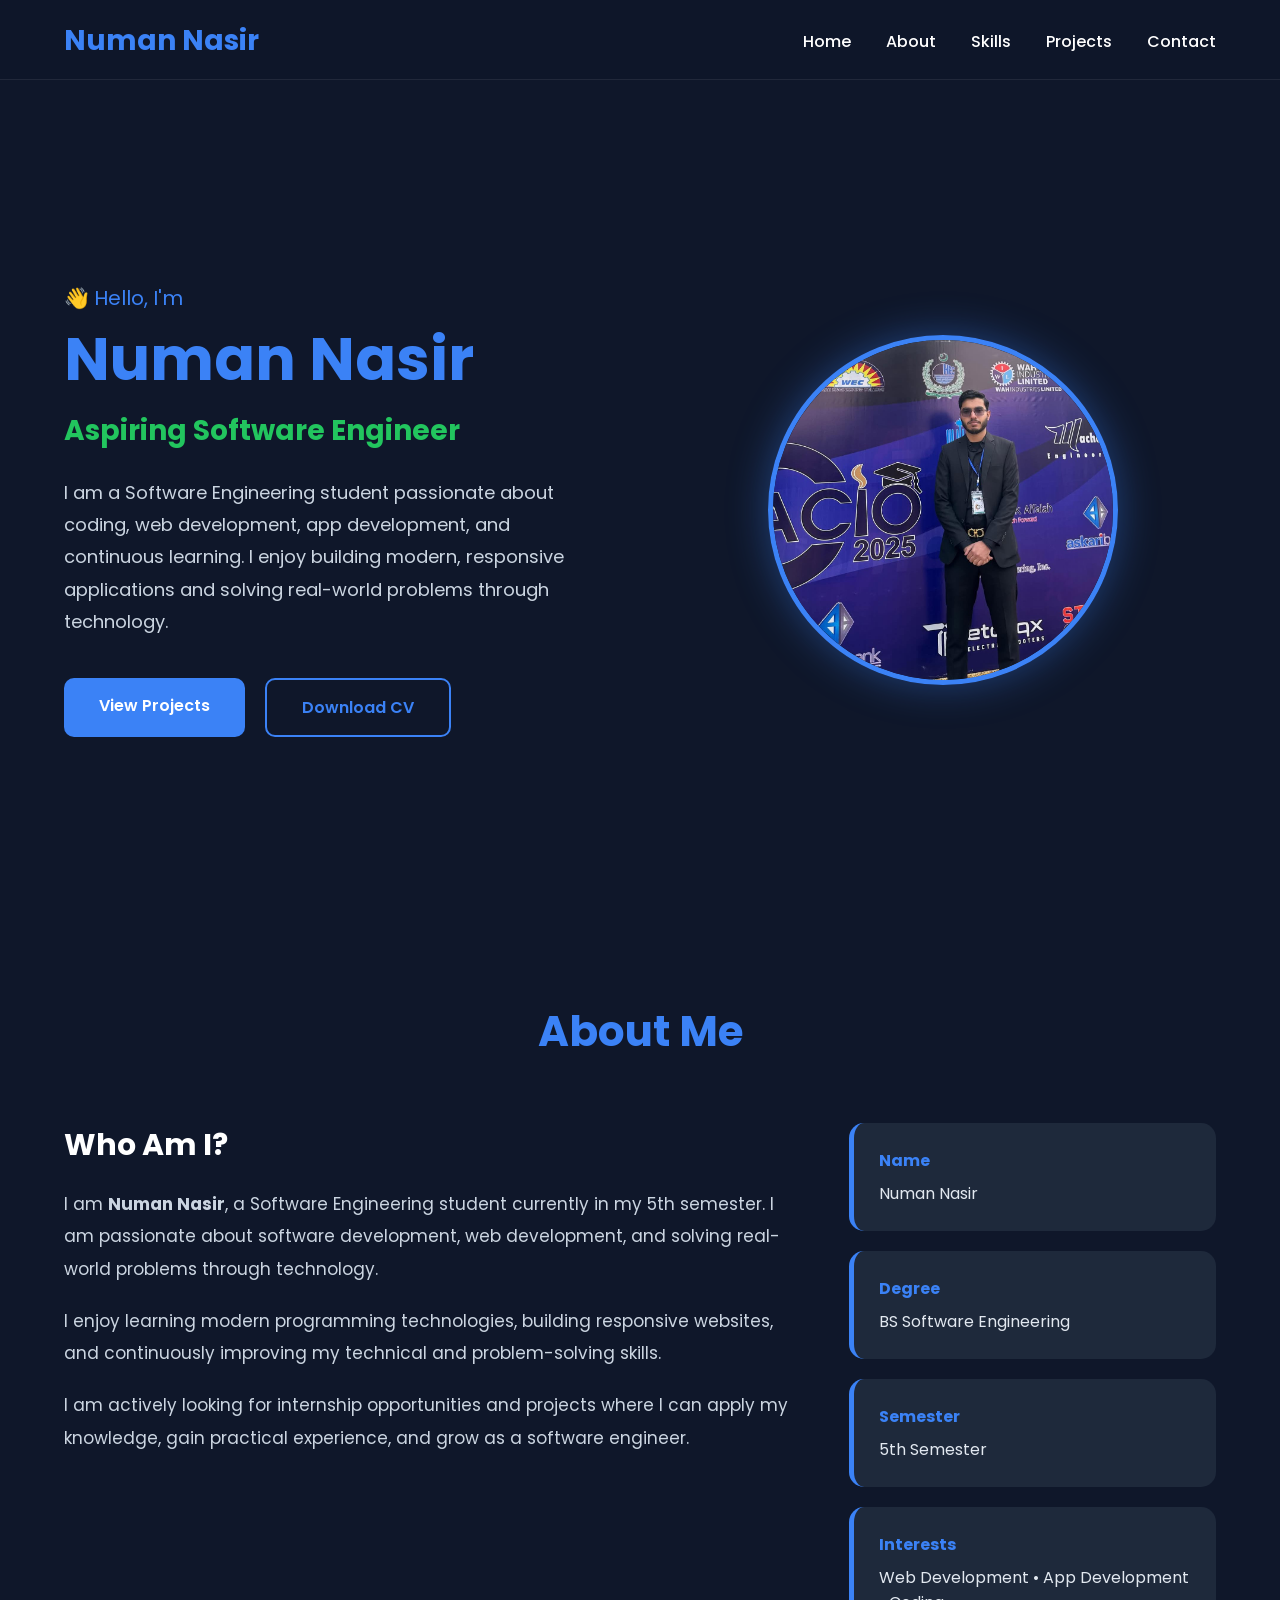
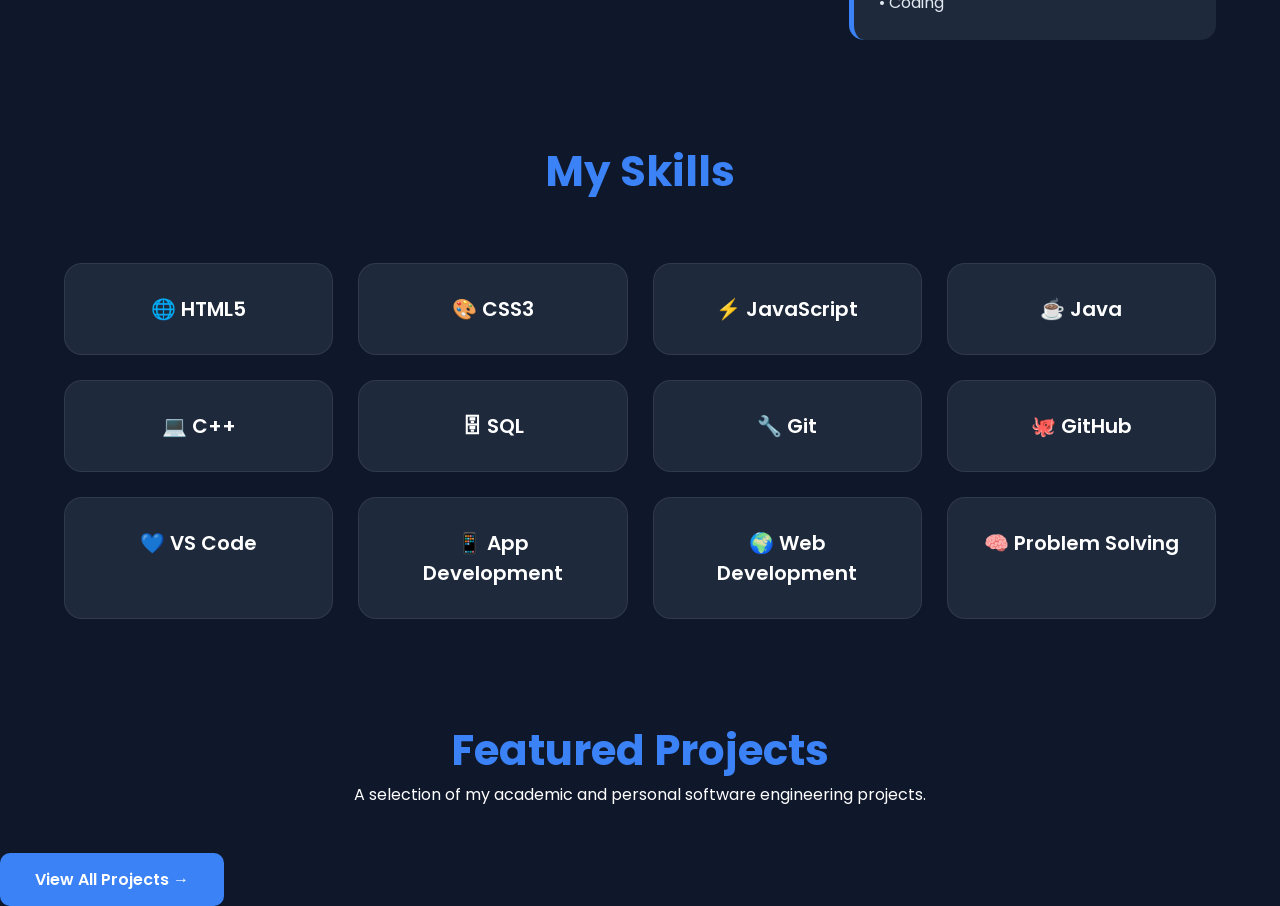
==== index.html @ 0e9359f3 "index.html" ====
<!DOCTYPE html>
<html lang="en">

<head>
    <meta charset="UTF-8">
    <meta name="viewport" content="width=device-width, initial-scale=1.0">

    <title>Numan Nasir | Software Engineer Portfolio</title>

    <meta name="description"
        content="Numan Nasir - Software Engineering Student passionate about Web Development, App Development, and Software Engineering.">

    <meta name="keywords"
        content="Numan Nasir, Software Engineer, Portfolio, Web Developer, GitHub, HTML, CSS, JavaScript">

    <meta name="author" content="Numan Nasir">

    <link rel="stylesheet" href="style.css">

    <!-- Google Font -->
    <link href="https://fonts.googleapis.com/css2?family=Poppins:wght@300;400;500;600;700&display=swap"
        rel="stylesheet">

</head>

<body>

    <!-- ================= HEADER ================= -->

    <header>

        <nav class="navbar">

            <a href="#home" class="logo">
                Numan Nasir
            </a>

            <ul class="nav-links">

                <li><a href="#home">Home</a></li>

                <li><a href="#about">About</a></li>

                <li><a href="#skills">Skills</a></li>

                <li><a href="#projects">Projects</a></li>

                <li><a href="#contact">Contact</a></li>

            </ul>

        </nav>

    </header>

    <!-- ================= HERO SECTION ================= -->

    <main>

        <section id="home" class="hero">

            <div class="hero-content">

                <p class="greeting">
                    👋 Hello, I'm
                </p>

                <h1>
                    <span class="highlight">Numan Nasir</span>
                </h1>

                <h2>
                    Aspiring Software Engineer
                </h2>

                <p class="hero-text">

                    I am a Software Engineering student passionate about
                    coding, web development, app development, and
                    continuous learning. I enjoy building modern,
                    responsive applications and solving real-world
                    problems through technology.

                </p>

                <div class="hero-buttons">

                    <a href="#projects" class="btn primary-btn">

                        View Projects

                    </a>

                    <a href="resume.pdf" class="btn secondary-btn" download>

                        Download CV

                    </a>

                </div>

            </div>

            <div class="hero-image">

                <!-- Replace later with your own photo -->

                <img src="profile.png"
                    alt="Numan Nasir">

            </div>

        </section>
<!-- ================= ABOUT SECTION ================= -->

<section id="about" class="about">

    <div class="section-title">
        <h2>About Me</h2>
    </div>

    <div class="about-container">

        <div class="about-text">

            <h3>Who Am I?</h3>

            <p>
                I am <strong>Numan Nasir</strong>, a Software Engineering student currently in my 5th semester. I am passionate about software development, web development, and solving real-world problems through technology.
            </p>

            <p>
                I enjoy learning modern programming technologies, building responsive websites, and continuously improving my technical and problem-solving skills.
            </p>

            <p>
                I am actively looking for internship opportunities and projects where I can apply my knowledge, gain practical experience, and grow as a software engineer.
            </p>

        </div>

        <div class="about-info">

            <div class="info-card">
                <h4>Name</h4>
                <p>Numan Nasir</p>
            </div>

            <div class="info-card">
                <h4>Degree</h4>
                <p>BS Software Engineering</p>
            </div>

            <div class="info-card">
                <h4>Semester</h4>
                <p>5th Semester</p>
            </div>

            <div class="info-card">
                <h4>Interests</h4>
                <p>Web Development • App Development • Coding</p>
            </div>

        </div>

    </div>

</section>
        <!-- ================= SKILLS SECTION ================= -->

<section id="skills" class="skills">

    <div class="section-title">
        <h2>My Skills</h2>
    </div>

    <div class="skills-container">

        <div class="skill-card">🌐 HTML5</div>

        <div class="skill-card">🎨 CSS3</div>

        <div class="skill-card">⚡ JavaScript</div>

        <div class="skill-card">☕ Java</div>

        <div class="skill-card">💻 C++</div>

        <div class="skill-card">🗄 SQL</div>

        <div class="skill-card">🔧 Git</div>

        <div class="skill-card">🐙 GitHub</div>

        <div class="skill-card">💙 VS Code</div>

        <div class="skill-card">📱 App Development</div>

        <div class="skill-card">🌍 Web Development</div>

        <div class="skill-card">🧠 Problem Solving</div>

    </div>

</section>
      <!-- ================= FEATURED PROJECTS ================= -->

<section id="projects" class="projects">

    <div class="section-title">
        <h2>Featured Projects</h2>
        <p class="section-subtitle">
            A selection of my academic and personal software engineering projects.
        </p>
    </div>

    <div class="projects-container">

        <!-- Project cards will be added here later -->

    </div>

    <div class="projects-footer">

        <a href="projects.html" class="btn primary-btn">
            View All Projects →
        </a>

    </div>
</section>
    </main>

</body>

</html>
---- style.css ----
/* ================================
   Google Font
================================ */

@import url('https://fonts.googleapis.com/css2?family=Poppins:wght@300;400;500;600;700;800&display=swap');

/* ================================
   Reset
================================ */

*{
    margin:0;
    padding:0;
    box-sizing:border-box;
    scroll-behavior:smooth;
}

/* ================================
   Body
================================ */

body{
    font-family:'Poppins',sans-serif;
    background:#0f172a;
    color:#ffffff;
}

/* ================================
   Navigation
================================ */

header{
    position:fixed;
    top:0;
    left:0;
    width:100%;
    height:80px;
    background:rgba(15,23,42,.95);
    backdrop-filter:blur(12px);
    z-index:1000;
    border-bottom:1px solid rgba(255,255,255,.08);
}

.navbar{
    width:90%;
    max-width:1200px;
    margin:auto;
    display:flex;
    justify-content:space-between;
    align-items:center;
    padding:20px 0;
}

.logo{
    color:#3b82f6;
    font-size:28px;
    font-weight:700;
    text-decoration:none;
}

.nav-links{
    list-style:none;
    display:flex;
    gap:35px;
}

.nav-links a{
    color:white;
    text-decoration:none;
    transition:.3s;
    font-weight:500;
}

.nav-links a:hover{
    color:#3b82f6;
}

/* ================================
   Hero Section
================================ */

.hero{
    width:90%;
    max-width:1200px;
    margin:0 auto;
    min-height:100vh;

    display:flex;
    justify-content:space-between;
    align-items:center;
    gap:60px;

    padding-top:120px;
}

.hero-content{
    flex:1;
}

.greeting{
    color:#3b82f6;
    font-size:20px;
    margin-bottom:10px;
}

.hero h1{
    font-size:60px;
    line-height:1.2;
    margin-bottom:15px;
}

.highlight{
    color:#3b82f6;
}

.hero h2{
    color:#22c55e;
    font-size:28px;
    margin-bottom:25px;
}

.hero-text{
    font-size:18px;
    line-height:1.8;
    color:#cbd5e1;
    max-width:650px;
    margin-bottom:40px;
}

/* ================================
   Buttons
================================ */

.hero-buttons{
    display:flex;
    gap:20px;
}

.btn{
    text-decoration:none;
    padding:15px 35px;
    border-radius:10px;
    font-weight:600;
    transition:.3s;
}

.primary-btn{
    background:#3b82f6;
    color:white;
}

.primary-btn:hover{
    background:#2563eb;
    transform:translateY(-4px);
}

.secondary-btn{
    border:2px solid #3b82f6;
    color:#3b82f6;
}

.secondary-btn:hover{
    background:#3b82f6;
    color:white;
}

/* ================================
   Hero Image
================================ */

.hero-image{
    flex:1;
    display:flex;
    justify-content:center;
}

.hero-image img{

    width:350px;
    height:350px;

    object-fit:cover;

    border-radius:50%;

    border:5px solid #3b82f6;

    box-shadow:0 0 40px rgba(59,130,246,.4);

}

/* ================================
   Responsive
================================ */

@media(max-width:900px){

.hero{

    flex-direction:column-reverse;

    text-align:center;

    padding-top:120px;

}

.hero-text{

    margin:auto auto 35px;

}

.hero-buttons{

    justify-content:center;

}

.hero h1{

    font-size:42px;

}

.nav-links{

    display:none;

}

.hero-image img{

    width:260px;

    height:260px;

}

}
/* ================================
   About Section
================================ */

.about{
    width:90%;
    max-width:1200px;
    margin:100px auto;
}

.section-title{
    text-align:center;
    margin-bottom:60px;
}

.section-title h2{
    font-size:42px;
    color:#3b82f6;
}

.about-container{
    display:grid;
    grid-template-columns:2fr 1fr;
    gap:50px;
    align-items:start;
}

.about-text h3{
    font-size:30px;
    margin-bottom:20px;
}

.about-text p{
    color:#cbd5e1;
    line-height:1.9;
    margin-bottom:20px;
    font-size:17px;
}

.about-info{
    display:grid;
    gap:20px;
}

.info-card{
    background:#1e293b;
    padding:25px;
    border-radius:15px;
    border-left:5px solid #3b82f6;
    transition:.3s;
}

.info-card:hover{
    transform:translateY(-5px);
}

.info-card h4{
    color:#3b82f6;
    margin-bottom:8px;
}

.info-card p{
    color:#e2e8f0;
}

@media(max-width:900px){

.about-container{
    grid-template-columns:1fr;
}

}
/* ================================
   Skills Section
================================ */

.skills{

    width:90%;
    max-width:1200px;
    margin:100px auto;

}

.skills-container{

    display:grid;

    grid-template-columns:repeat(auto-fit,minmax(220px,1fr));

    gap:25px;

}

.skill-card{

    background:#1e293b;

    padding:30px;

    border-radius:18px;

    text-align:center;

    font-size:20px;

    font-weight:600;

    border:1px solid rgba(255,255,255,.08);

    transition:.3s;

    cursor:pointer;

}

.skill-card:hover{

    background:#3b82f6;

    transform:translateY(-10px);

    color:white;

    box-shadow:0 15px 35px rgba(59,130,246,.35);

}
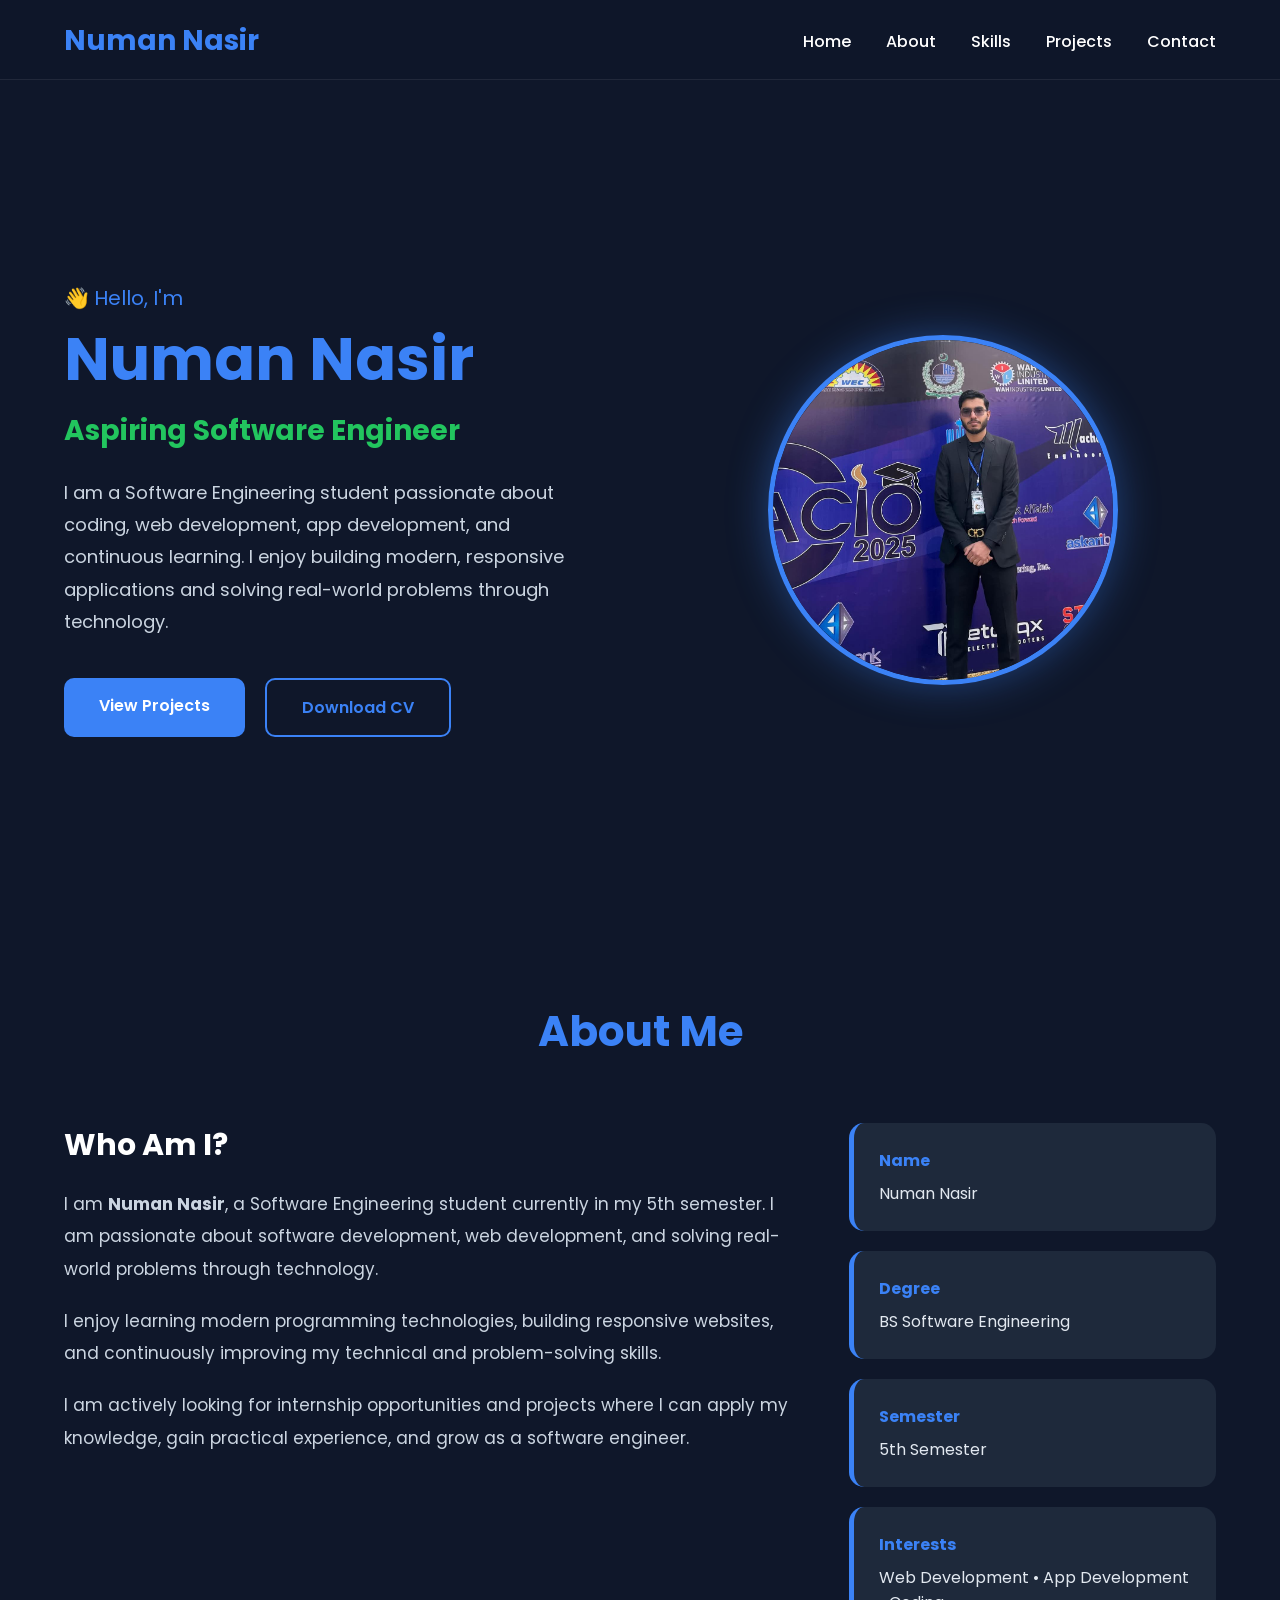
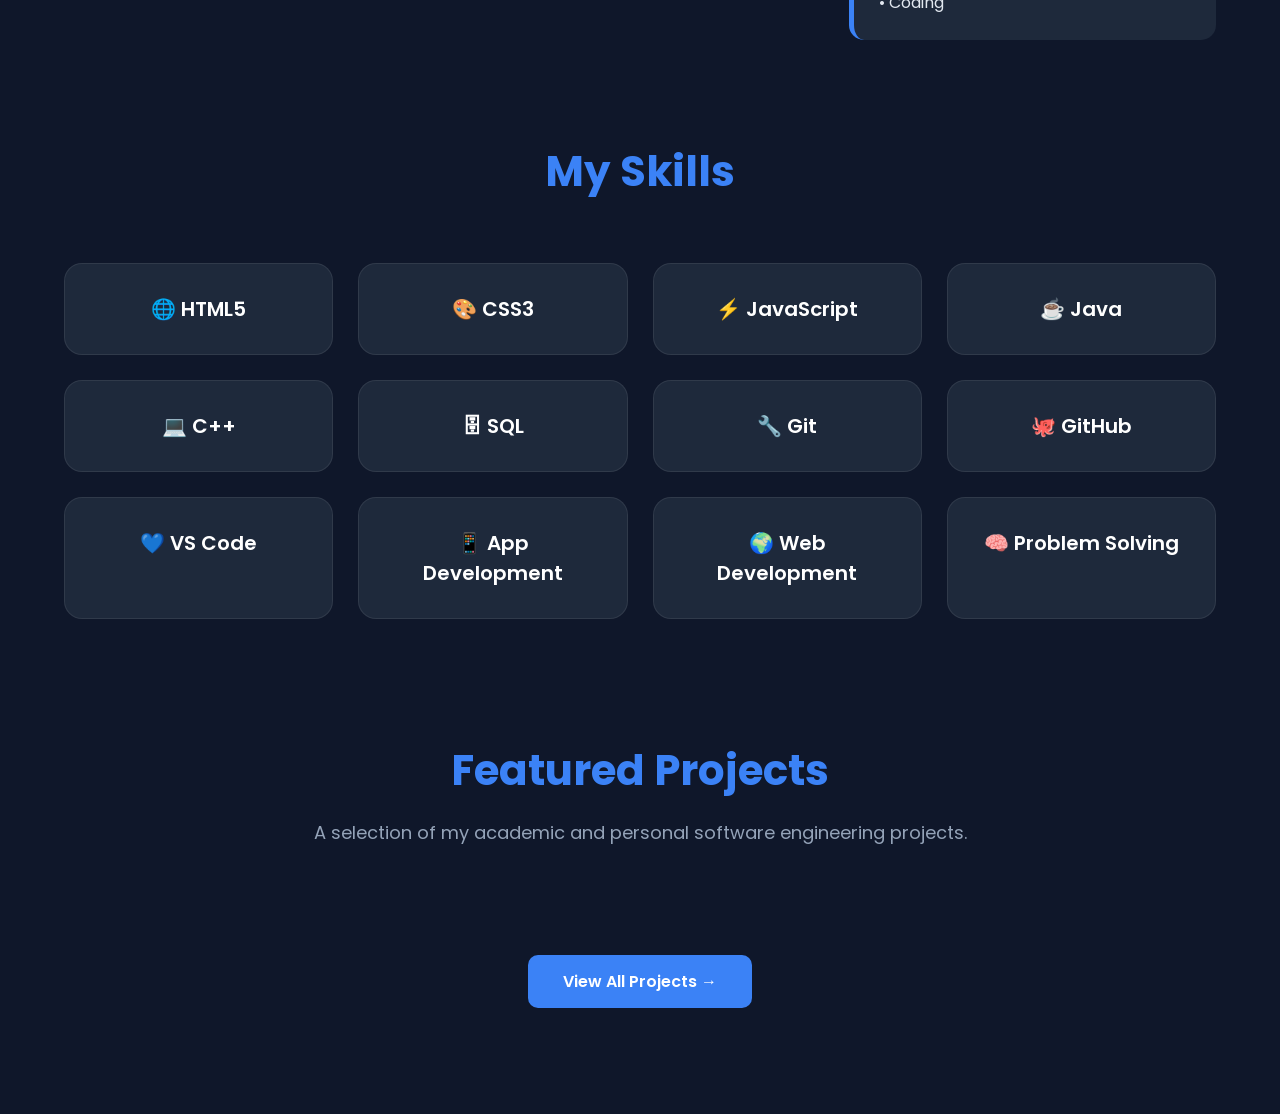
==== commit 9fcc5575: "index.html" ====
--- a/index.html
+++ b/index.html
@@ -43,7 +43,7 @@
 
                 <li><a href="#skills">Skills</a></li>
 
-                <li><a href="#projects">Projects</a></li>
+                <li><a href="projects.html">Projects</a></li>
 
                 <li><a href="#contact">Contact</a></li>
 
--- a/style.css
+++ b/style.css
@@ -365,3 +365,130 @@
     box-shadow:0 15px 35px rgba(59,130,246,.35);
 
 }
+/* ==========================================
+   FEATURED PROJECTS
+========================================== */
+
+.projects{
+
+    width:90%;
+    max-width:1200px;
+    margin:120px auto;
+
+}
+
+.section-subtitle{
+
+    text-align:center;
+    color:#94a3b8;
+    margin-top:15px;
+    font-size:18px;
+    line-height:1.8;
+
+}
+
+.projects-container{
+
+    margin-top:60px;
+
+    display:grid;
+
+    grid-template-columns:repeat(auto-fit,minmax(340px,1fr));
+
+    gap:35px;
+
+}
+
+.project-card{
+
+    background:#1e293b;
+
+    border-radius:20px;
+
+    padding:30px;
+
+    border:1px solid rgba(255,255,255,.08);
+
+    transition:.35s ease;
+
+}
+
+.project-card:hover{
+
+    transform:translateY(-10px);
+
+    box-shadow:0 15px 40px rgba(59,130,246,.25);
+
+}
+
+.project-title{
+
+    color:#ffffff;
+
+    font-size:26px;
+
+    margin-bottom:15px;
+
+}
+
+.project-description{
+
+    color:#cbd5e1;
+
+    line-height:1.8;
+
+    margin-bottom:25px;
+
+}
+
+.project-tech{
+
+    display:flex;
+
+    flex-wrap:wrap;
+
+    gap:10px;
+
+    margin-bottom:25px;
+
+}
+
+.tech{
+
+    background:#0f172a;
+
+    color:#3b82f6;
+
+    padding:8px 14px;
+
+    border-radius:30px;
+
+    font-size:14px;
+
+    font-weight:600;
+
+}
+
+.project-link{
+
+    color:#3b82f6;
+
+    text-decoration:none;
+
+    font-weight:600;
+
+}
+
+.project-link:hover{
+
+    color:white;
+
+}
+
+.projects-footer{
+
+    text-align:center;
+
+    margin-top:60px;
+
+}
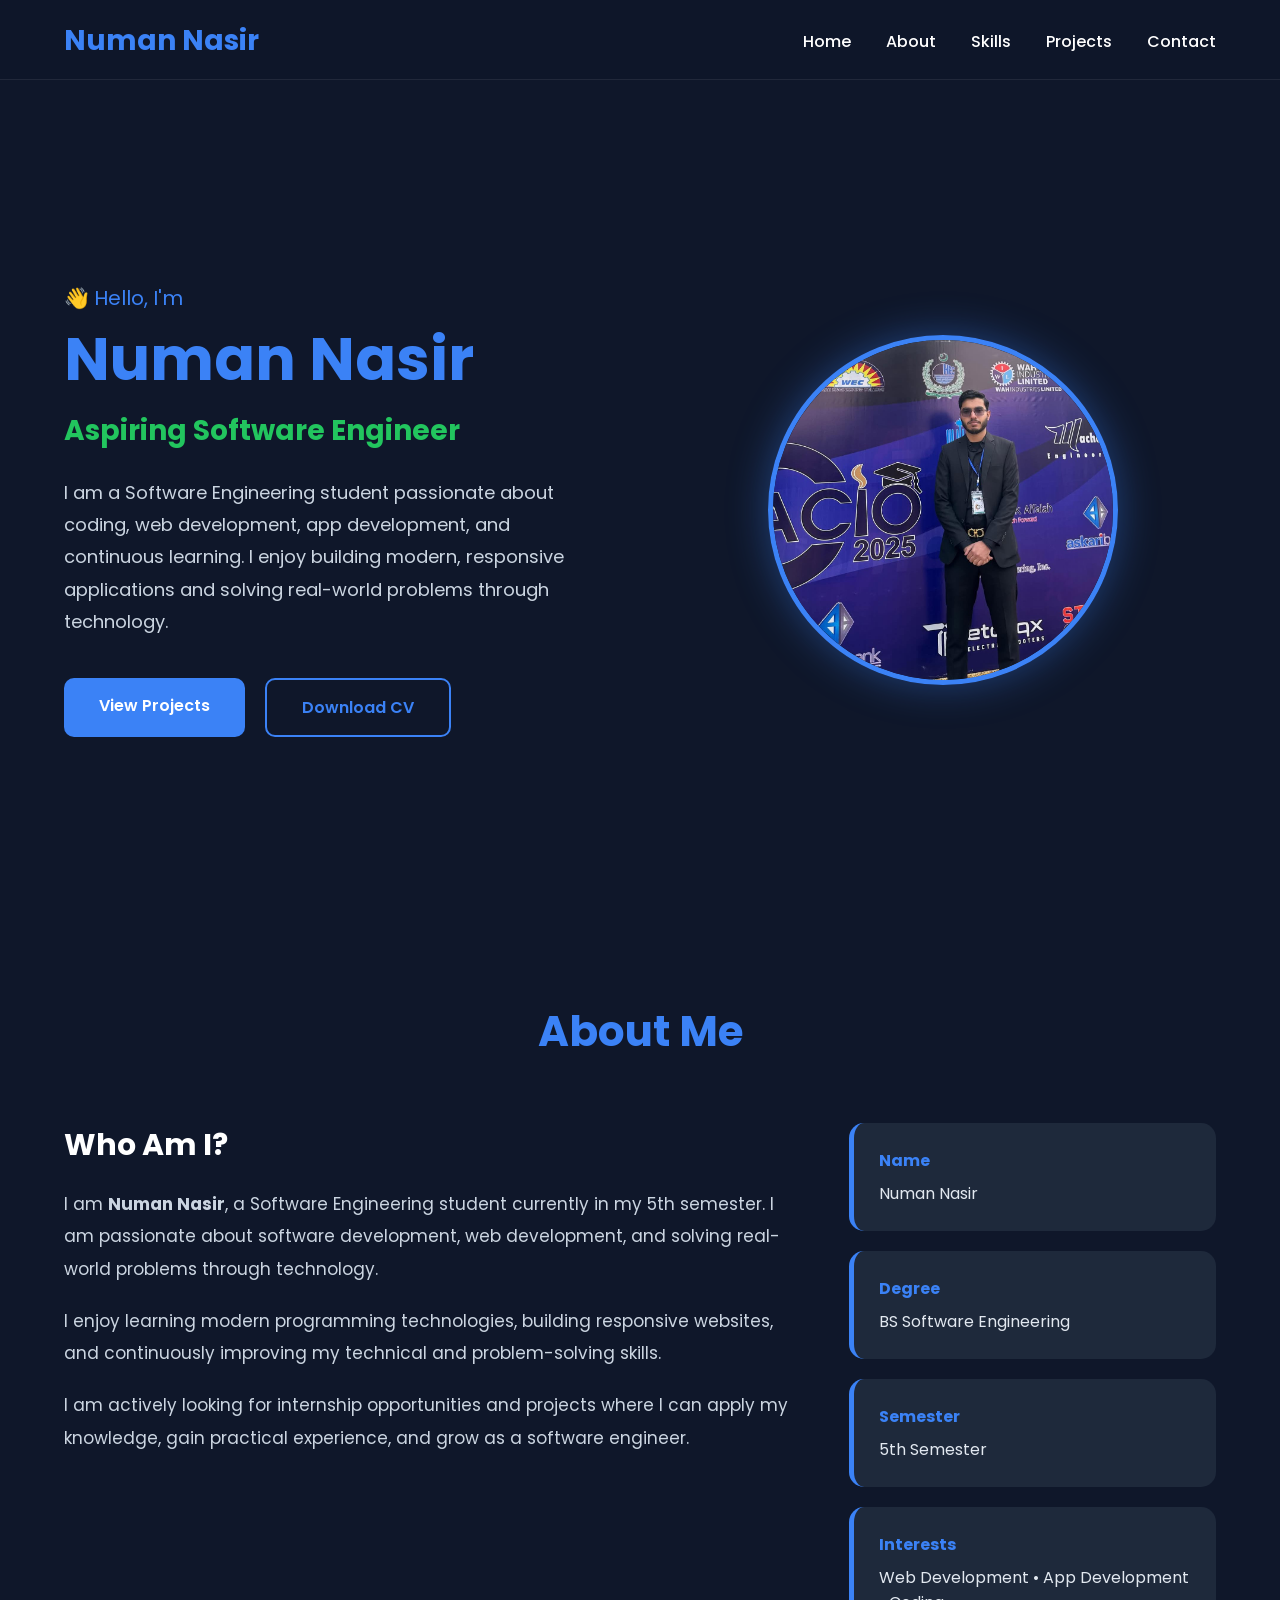
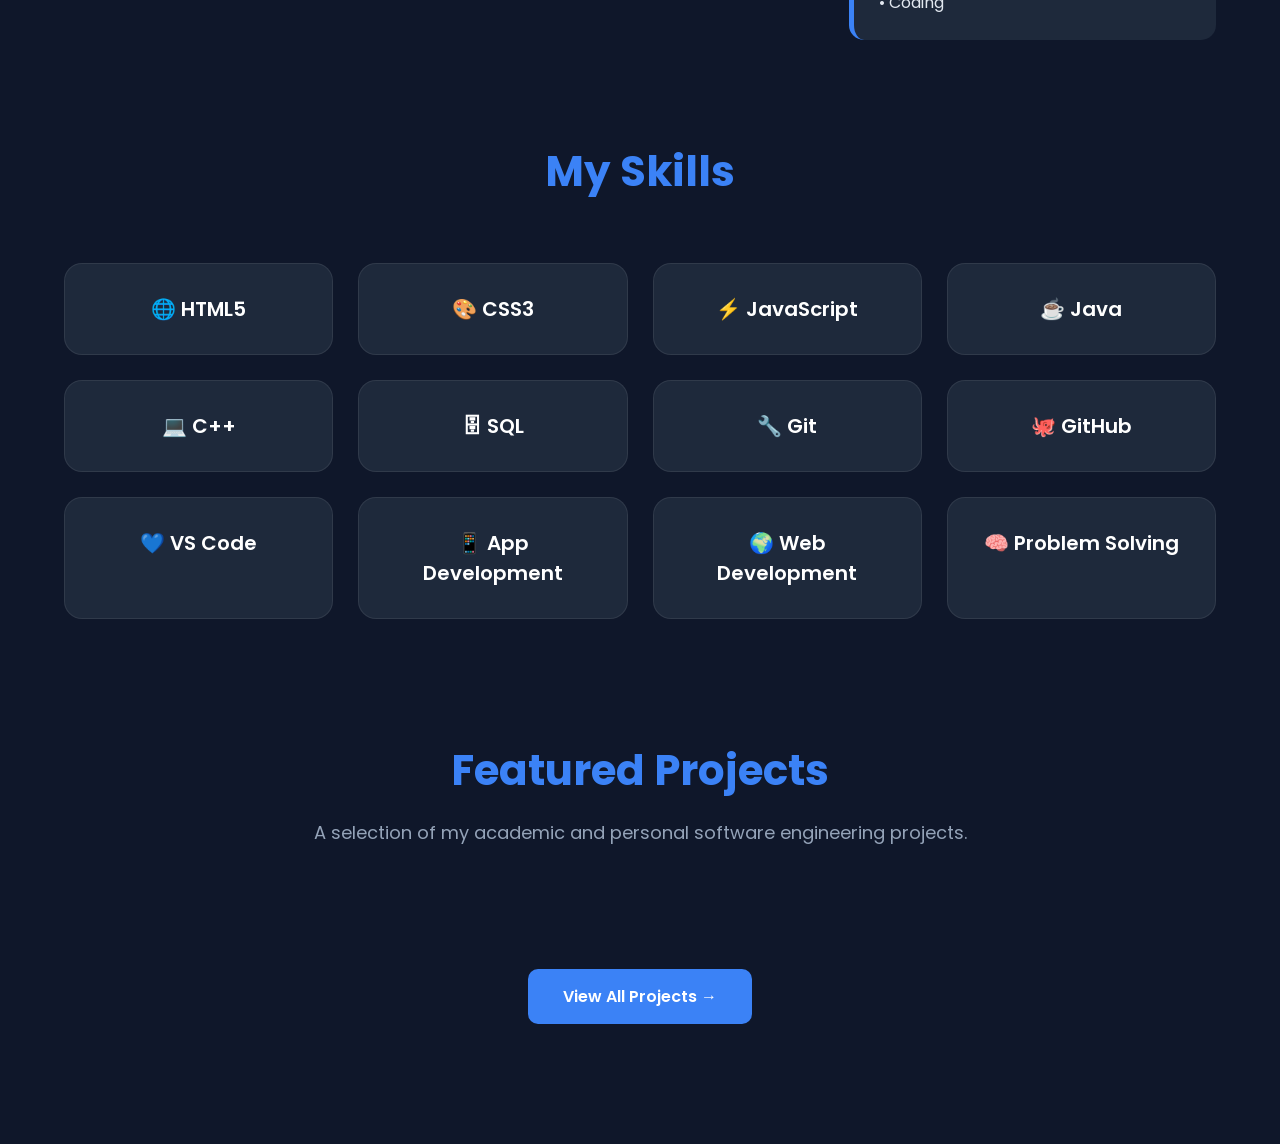
==== commit 0776007d: "index.html" ====
--- a/index.html
+++ b/index.html
@@ -230,6 +230,8 @@
 </section>
     </main>
 
+<script src="script.js"></script>
+
 </body>
 
 </html>
--- a/style.css
+++ b/style.css
@@ -137,11 +137,19 @@
 }
 
 .btn{
+
+    display:inline-block;
+
     text-decoration:none;
+
     padding:15px 35px;
+
     border-radius:10px;
+
     font-weight:600;
+
     transition:.3s;
+
 }
 
 .primary-btn{
@@ -487,8 +495,145 @@
 
 .projects-footer{
 
+    display:flex;
+
+    justify-content:center;
+
+    align-items:center;
+
+    margin-top:60px;
+
+}
+/* ==========================================
+   PROJECTS PAGE
+========================================== */
+
+.projects-page{
+
+    width:90%;
+    max-width:1200px;
+
+    margin:140px auto 80px;
+
+}
+
+.projects-topbar{
+
+    display:flex;
+
+    justify-content:space-between;
+
+    align-items:center;
+
+    gap:20px;
+
+    margin:50px 0;
+
+    flex-wrap:wrap;
+
+}
+
+.search-box{
+
+    flex:1;
+
+    min-width:280px;
+
+    padding:16px 20px;
+
+    background:#1e293b;
+
+    border:1px solid rgba(255,255,255,.08);
+
+    border-radius:12px;
+
+    color:white;
+
+    font-size:17px;
+
+    outline:none;
+
+    transition:.3s;
+
+}
+
+.search-box:focus{
+
+    border-color:#3b82f6;
+
+    box-shadow:0 0 15px rgba(59,130,246,.25);
+
+}
+
+.search-box::placeholder{
+
+    color:#94a3b8;
+
+}
+
+.no-projects{
+
+    background:#1e293b;
+
+    border:1px solid rgba(255,255,255,.08);
+
+    border-radius:20px;
+
+    padding:60px 40px;
+
     text-align:center;
 
-    margin-top:60px;
-
-}
+}
+
+.no-projects h3{
+
+    font-size:32px;
+
+    color:#3b82f6;
+
+    margin-bottom:20px;
+
+}
+
+.no-projects p{
+
+    color:#cbd5e1;
+
+    font-size:18px;
+
+    line-height:1.8;
+
+}
+/* ==========================================
+   BACK TO HOME
+========================================== */
+
+.back-home{
+
+    width:90%;
+
+    max-width:1200px;
+
+    margin:120px auto 0;
+
+}
+
+.back-home a{
+
+    color:#3b82f6;
+
+    text-decoration:none;
+
+    font-size:17px;
+
+    font-weight:600;
+
+    transition:.3s;
+
+}
+
+.back-home a:hover{
+
+    color:white;
+
+}
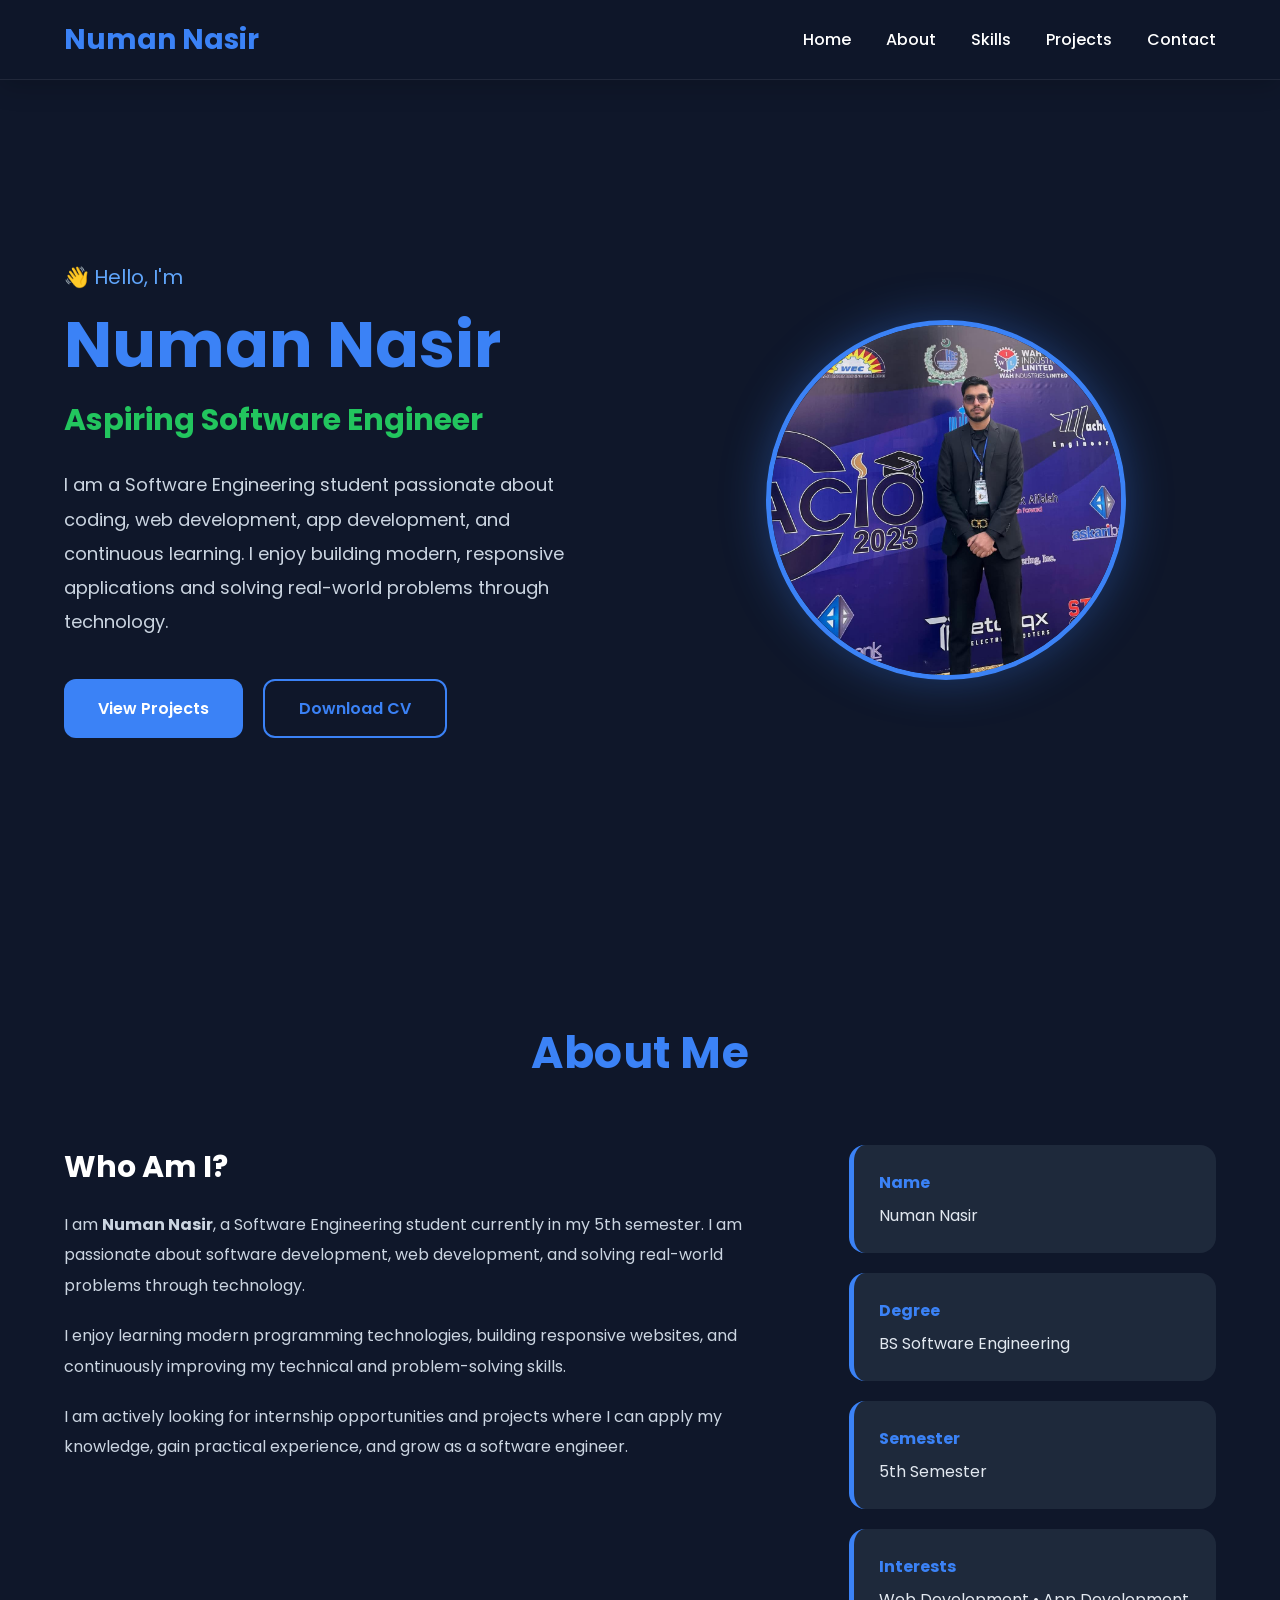
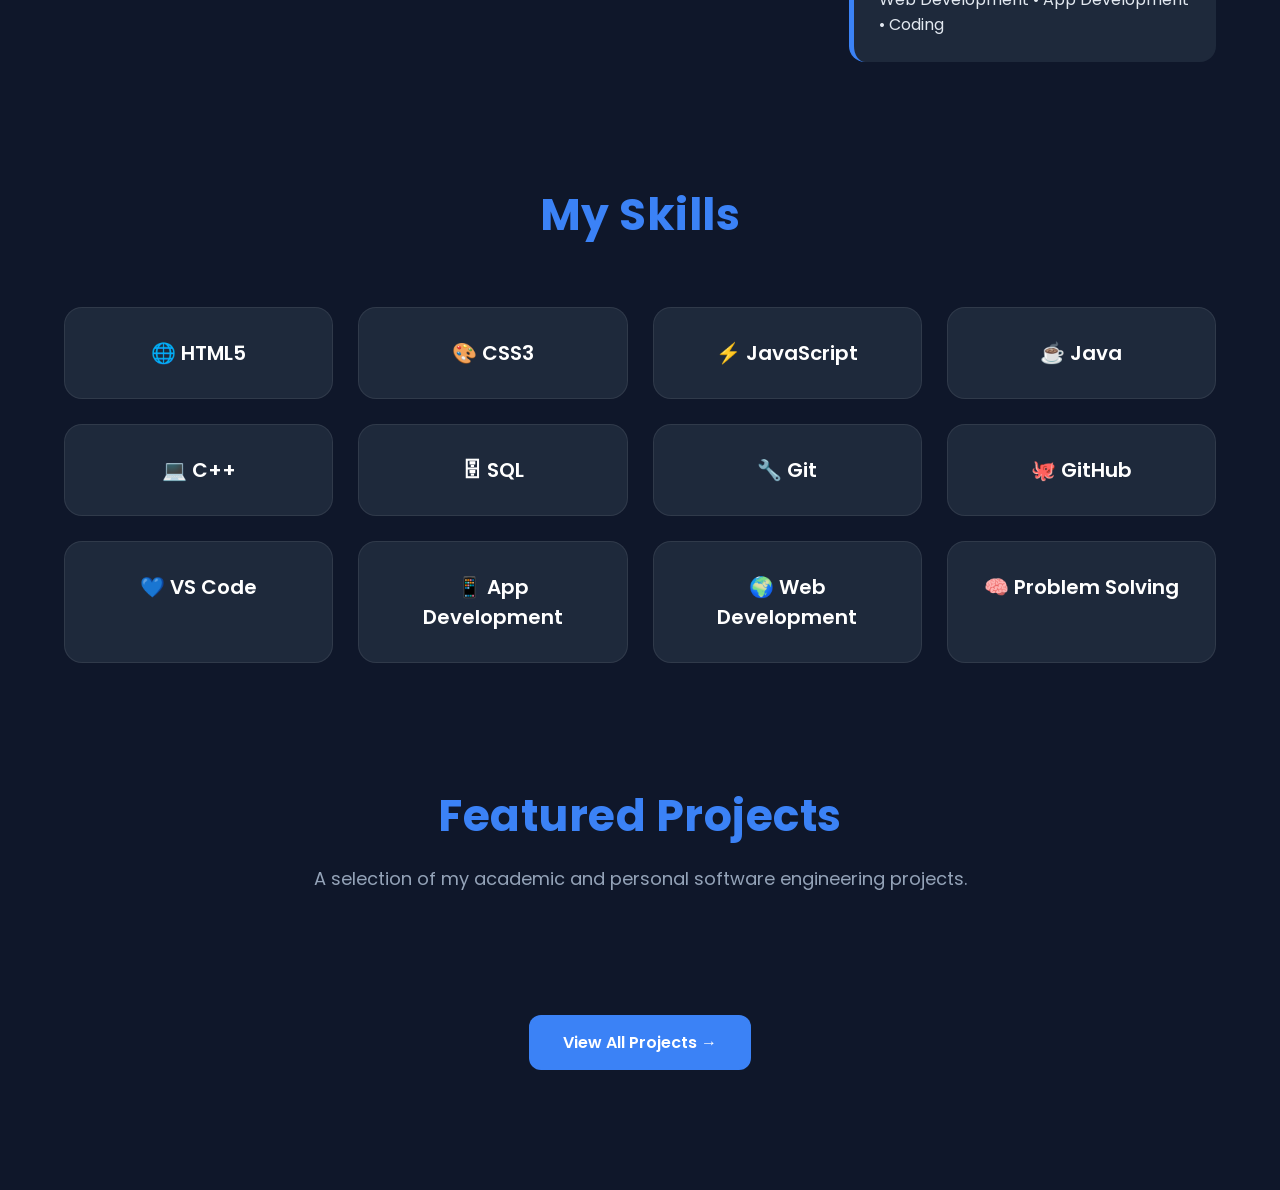
==== commit f81d3456: "Update index.html" ====
--- a/index.html
+++ b/index.html
@@ -231,7 +231,57 @@
     </main>
 
 <script src="script.js"></script>
-
+<!-- ==========================================
+        HIDDEN ADMIN LOGIN
+========================================== -->
+
+<div id="loginModal" class="modal">
+
+    <div class="modal-content login-box">
+
+        <button id="closeLogin" class="close-btn">
+
+            &times;
+
+        </button>
+
+        <h2>Administrator Login</h2>
+
+        <p>
+
+            Authorized access only.
+
+        </p>
+
+        <form id="loginForm">
+
+            <input
+                type="email"
+                id="email"
+                placeholder="Email"
+                required>
+
+            <input
+                type="password"
+                id="password"
+                placeholder="Password"
+                required>
+
+            <button
+                class="btn primary-btn"
+                type="submit">
+
+                Login
+
+            </button>
+
+        </form>
+
+    </div>
+
+</div>
+
+<script type="module" src="./js/hidden-login.js"></script>
 </body>
 
 </html>
--- a/style.css
+++ b/style.css
@@ -1,233 +1,560 @@
-/* ================================
-   Google Font
-================================ */
+/* ==========================================================
+   GOOGLE FONT
+========================================================== */
 
 @import url('https://fonts.googleapis.com/css2?family=Poppins:wght@300;400;500;600;700;800&display=swap');
 
-/* ================================
-   Reset
-================================ */
+/* ==========================================================
+   RESET
+========================================================== */
 
 *{
     margin:0;
     padding:0;
     box-sizing:border-box;
+}
+
+html{
     scroll-behavior:smooth;
 }
 
-/* ================================
-   Body
-================================ */
+::selection{
+    background:#3b82f6;
+    color:#fff;
+}
+
+/* ==========================================================
+   BODY
+========================================================== */
 
 body{
     font-family:'Poppins',sans-serif;
     background:#0f172a;
-    color:#ffffff;
-}
-
-/* ================================
-   Navigation
-================================ */
+    color:#fff;
+    overflow-x:hidden;
+}
+
+/* ==========================================================
+   HEADER
+========================================================== */
 
 header{
+
     position:fixed;
     top:0;
     left:0;
+
     width:100%;
     height:80px;
-    background:rgba(15,23,42,.95);
-    backdrop-filter:blur(12px);
-    z-index:1000;
+
+    background:rgba(15,23,42,.92);
+
+    backdrop-filter:blur(16px);
+
     border-bottom:1px solid rgba(255,255,255,.08);
+
+    box-shadow:0 6px 25px rgba(0,0,0,.18);
+
+    z-index:9999;
+
 }
 
 .navbar{
+
     width:90%;
     max-width:1200px;
+
+    height:100%;
+
     margin:auto;
-    display:flex;
+
+    display:flex;
+
     justify-content:space-between;
+
     align-items:center;
-    padding:20px 0;
+
 }
 
 .logo{
+
     color:#3b82f6;
+
+    text-decoration:none;
+
     font-size:28px;
+
     font-weight:700;
+
+    transition:.3s;
+
+}
+
+.logo:hover{
+
+    letter-spacing:1px;
+
+    color:#60a5fa;
+
+}
+
+.nav-links{
+
+    list-style:none;
+
+    display:flex;
+
+    gap:35px;
+
+}
+
+.nav-links a{
+
     text-decoration:none;
-}
-
-.nav-links{
-    list-style:none;
-    display:flex;
-    gap:35px;
-}
-
-.nav-links a{
-    color:white;
-    text-decoration:none;
+
+    color:#fff;
+
+    font-weight:500;
+
     transition:.3s;
-    font-weight:500;
+
+    position:relative;
+
 }
 
 .nav-links a:hover{
+
     color:#3b82f6;
-}
-
-/* ================================
-   Hero Section
-================================ */
+
+}
+
+.nav-links a::after{
+
+    content:"";
+
+    position:absolute;
+
+    left:0;
+    bottom:-6px;
+
+    width:0;
+
+    height:2px;
+
+    background:#3b82f6;
+
+    transition:.3s;
+
+}
+
+.nav-links a:hover::after{
+
+    width:100%;
+
+}
+
+/* ==========================================================
+   HERO
+========================================================== */
 
 .hero{
+
     width:90%;
     max-width:1200px;
-    margin:0 auto;
+
+    margin:auto;
+
     min-height:100vh;
 
     display:flex;
+
     justify-content:space-between;
+
     align-items:center;
-    gap:60px;
-
-    padding-top:120px;
+
+    gap:70px;
+
+    padding-top:100px;
+
 }
 
 .hero-content{
+
     flex:1;
+
 }
 
 .greeting{
+
+    color:#60a5fa;
+
+    font-size:20px;
+
+    margin-bottom:15px;
+
+}
+
+.hero h1{
+
+    font-size:64px;
+
+    line-height:1.2;
+
+    margin-bottom:15px;
+
+}
+
+.highlight{
+
     color:#3b82f6;
+
+}
+
+.hero h2{
+
+    color:#22c55e;
+
+    font-size:30px;
+
+    margin-bottom:25px;
+
+}
+
+.hero-text{
+
+    color:#cbd5e1;
+
+    line-height:1.9;
+
+    font-size:18px;
+
+    max-width:650px;
+
+    margin-bottom:40px;
+
+}
+
+/* ==========================================================
+   BUTTONS
+========================================================== */
+
+.hero-buttons{
+
+    display:flex;
+
+    gap:20px;
+
+}
+
+.btn{
+
+    display:inline-flex;
+
+    justify-content:center;
+
+    align-items:center;
+
+    padding:15px 34px;
+
+    border-radius:12px;
+
+    text-decoration:none;
+
+    font-weight:600;
+
+    transition:
+    transform .3s,
+    box-shadow .3s,
+    background .3s;
+
+}
+
+.primary-btn{
+
+    background:#3b82f6;
+
+    color:#fff;
+
+}
+
+.primary-btn:hover{
+
+    background:#2563eb;
+
+    transform:translateY(-4px);
+
+    box-shadow:0 12px 25px rgba(59,130,246,.35);
+
+}
+
+.secondary-btn{
+
+    border:2px solid #3b82f6;
+
+    color:#3b82f6;
+
+}
+
+.secondary-btn:hover{
+
+    background:#3b82f6;
+
+    color:#fff;
+
+    transform:translateY(-4px);
+
+}
+
+/* ==========================================================
+   HERO IMAGE
+========================================================== */
+
+.hero-image{
+
+    flex:1;
+
+    display:flex;
+
+    justify-content:center;
+
+}
+
+.hero-image img{
+
+    width:360px;
+
+    height:360px;
+
+    object-fit:cover;
+
+    border-radius:50%;
+
+    border:5px solid #3b82f6;
+
+    box-shadow:0 0 45px rgba(59,130,246,.35);
+
+    transition:.4s;
+
+}
+
+.hero-image img:hover{
+
+    transform:scale(1.04);
+
+    box-shadow:0 0 65px rgba(59,130,246,.55);
+
+}
+
+/* ==========================================================
+   SECTION TITLE
+========================================================== */
+
+.section-title{
+
+    text-align:center;
+
+    margin-bottom:60px;
+
+}
+
+.section-title h2{
+
+    font-size:44px;
+
+    color:#3b82f6;
+
+    font-weight:700;
+
+    letter-spacing:.5px;
+
+}
+
+/* ==========================================================
+   ABOUT
+========================================================== */
+
+.about{
+
+    width:90%;
+
+    max-width:1200px;
+
+    margin:120px auto;
+
+}
+
+.about-container{
+
+    display:grid;
+
+    grid-template-columns:2fr 1fr;
+
+    gap:50px;
+
+}
+
+.about-text h3{
+
+    font-size:30px;
+
+    margin-bottom:20px;
+
+}
+
+.about-text p{
+
+    color:#cbd5e1;
+
+    line-height:1.9;
+
+    margin-bottom:20px;
+
+}
+
+.about-info{
+
+    display:grid;
+
+    gap:20px;
+
+}
+
+.info-card{
+
+    background:#1e293b;
+
+    border-left:5px solid #3b82f6;
+
+    border-radius:16px;
+
+    padding:25px;
+
+    transition:
+    transform .3s,
+    box-shadow .3s;
+
+}
+
+.info-card:hover{
+
+    transform:translateY(-6px);
+
+    box-shadow:0 15px 30px rgba(0,0,0,.22);
+
+}
+
+.info-card h4{
+
+    color:#3b82f6;
+
+    margin-bottom:8px;
+
+}
+
+.info-card p{
+
+    color:#e2e8f0;
+
+}
+
+/* ==========================================================
+   SKILLS
+========================================================== */
+
+.skills{
+
+    width:90%;
+
+    max-width:1200px;
+
+    margin:120px auto;
+
+}
+
+.skills-container{
+
+    display:grid;
+
+    grid-template-columns:repeat(auto-fit,minmax(220px,1fr));
+
+    gap:25px;
+
+}
+
+.skill-card{
+
+    background:#1e293b;
+
+    border:1px solid rgba(255,255,255,.08);
+
+    border-radius:18px;
+
+    padding:30px;
+
+    text-align:center;
+
     font-size:20px;
-    margin-bottom:10px;
+
+    font-weight:600;
+
+    cursor:pointer;
+
+    transition:
+    transform .3s,
+    box-shadow .3s,
+    background .3s;
+
+}
+
+.skill-card:hover{
+
+    background:#3b82f6;
+
+    color:#fff;
+
+    transform:translateY(-8px);
+
+    box-shadow:0 15px 35px rgba(59,130,246,.30);
+
+}
+
+/* ==========================================================
+   RESPONSIVE
+========================================================== */
+
+@media(max-width:900px){
+
+.hero{
+
+    flex-direction:column-reverse;
+
+    text-align:center;
+
+}
+
+.hero-buttons{
+
+    justify-content:center;
+
 }
 
 .hero h1{
-    font-size:60px;
-    line-height:1.2;
-    margin-bottom:15px;
-}
-
-.highlight{
-    color:#3b82f6;
-}
-
-.hero h2{
-    color:#22c55e;
-    font-size:28px;
-    margin-bottom:25px;
-}
-
-.hero-text{
-    font-size:18px;
-    line-height:1.8;
-    color:#cbd5e1;
-    max-width:650px;
-    margin-bottom:40px;
-}
-
-/* ================================
-   Buttons
-================================ */
-
-.hero-buttons{
-    display:flex;
-    gap:20px;
-}
-
-.btn{
-
-    display:inline-block;
-
-    text-decoration:none;
-
-    padding:15px 35px;
-
-    border-radius:10px;
-
-    font-weight:600;
-
-    transition:.3s;
-
-}
-
-.primary-btn{
-    background:#3b82f6;
-    color:white;
-}
-
-.primary-btn:hover{
-    background:#2563eb;
-    transform:translateY(-4px);
-}
-
-.secondary-btn{
-    border:2px solid #3b82f6;
-    color:#3b82f6;
-}
-
-.secondary-btn:hover{
-    background:#3b82f6;
-    color:white;
-}
-
-/* ================================
-   Hero Image
-================================ */
-
-.hero-image{
-    flex:1;
-    display:flex;
-    justify-content:center;
+
+    font-size:46px;
+
 }
 
 .hero-image img{
 
-    width:350px;
-    height:350px;
-
-    object-fit:cover;
-
-    border-radius:50%;
-
-    border:5px solid #3b82f6;
-
-    box-shadow:0 0 40px rgba(59,130,246,.4);
-
-}
-
-/* ================================
-   Responsive
-================================ */
-
-@media(max-width:900px){
-
-.hero{
-
-    flex-direction:column-reverse;
-
-    text-align:center;
-
-    padding-top:120px;
-
-}
-
-.hero-text{
-
-    margin:auto auto 35px;
-
-}
-
-.hero-buttons{
-
-    justify-content:center;
-
-}
-
-.hero h1{
-
-    font-size:42px;
+    width:260px;
+
+    height:260px;
+
+}
+
+.about-container{
+
+    grid-template-columns:1fr;
 
 }
 
@@ -237,403 +564,761 @@
 
 }
 
-.hero-image img{
-
-    width:260px;
-
-    height:260px;
-
-}
-
-}
-/* ================================
-   About Section
-================================ */
-
-.about{
-    width:90%;
-    max-width:1200px;
-    margin:100px auto;
-}
-
-.section-title{
-    text-align:center;
-    margin-bottom:60px;
-}
-
-.section-title h2{
-    font-size:42px;
-    color:#3b82f6;
-}
-
-.about-container{
-    display:grid;
-    grid-template-columns:2fr 1fr;
-    gap:50px;
-    align-items:start;
-}
-
-.about-text h3{
-    font-size:30px;
-    margin-bottom:20px;
-}
-
-.about-text p{
-    color:#cbd5e1;
-    line-height:1.9;
-    margin-bottom:20px;
-    font-size:17px;
-}
-
-.about-info{
-    display:grid;
-    gap:20px;
-}
-
-.info-card{
-    background:#1e293b;
-    padding:25px;
-    border-radius:15px;
-    border-left:5px solid #3b82f6;
-    transition:.3s;
-}
-
-.info-card:hover{
-    transform:translateY(-5px);
-}
-
-.info-card h4{
-    color:#3b82f6;
-    margin-bottom:8px;
-}
-
-.info-card p{
-    color:#e2e8f0;
-}
-
-@media(max-width:900px){
-
-.about-container{
-    grid-template-columns:1fr;
-}
-
-}
-/* ================================
-   Skills Section
-================================ */
-
-.skills{
-
-    width:90%;
-    max-width:1200px;
-    margin:100px auto;
-
-}
-
-.skills-container{
-
-    display:grid;
-
-    grid-template-columns:repeat(auto-fit,minmax(220px,1fr));
-
-    gap:25px;
-
-}
-
-.skill-card{
-
-    background:#1e293b;
-
-    padding:30px;
-
-    border-radius:18px;
-
-    text-align:center;
-
-    font-size:20px;
-
-    font-weight:600;
-
-    border:1px solid rgba(255,255,255,.08);
-
-    transition:.3s;
-
-    cursor:pointer;
-
-}
-
-.skill-card:hover{
-
-    background:#3b82f6;
-
-    transform:translateY(-10px);
-
-    color:white;
-
-    box-shadow:0 15px 35px rgba(59,130,246,.35);
-
-}
-/* ==========================================
+}
+/* ==========================================================
    FEATURED PROJECTS
-========================================== */
+========================================================== */
 
 .projects{
-
     width:90%;
     max-width:1200px;
     margin:120px auto;
-
 }
 
 .section-subtitle{
-
+    margin-top:15px;
     text-align:center;
     color:#94a3b8;
-    margin-top:15px;
     font-size:18px;
     line-height:1.8;
-
 }
 
 .projects-container{
-
     margin-top:60px;
-
     display:grid;
-
     grid-template-columns:repeat(auto-fit,minmax(340px,1fr));
-
     gap:35px;
-
 }
 
 .project-card{
-
     background:#1e293b;
-
+    border:1px solid rgba(255,255,255,.08);
     border-radius:20px;
-
-    padding:30px;
-
-    border:1px solid rgba(255,255,255,.08);
-
-    transition:.35s ease;
-
+    overflow:hidden;
+    transition:.35s;
 }
 
 .project-card:hover{
-
-    transform:translateY(-10px);
-
-    box-shadow:0 15px 40px rgba(59,130,246,.25);
-
+    transform:translateY(-8px);
+    box-shadow:0 18px 45px rgba(59,130,246,.25);
+}
+
+.project-image{
+    width:100%;
+    height:220px;
+    object-fit:cover;
+}
+
+.project-content{
+    padding:28px;
 }
 
 .project-title{
-
+    font-size:24px;
+    margin-bottom:15px;
+}
+
+.project-description{
+    color:#cbd5e1;
+    line-height:1.8;
+    margin-bottom:22px;
+}
+
+.project-tech{
+    display:flex;
+    flex-wrap:wrap;
+    gap:10px;
+    margin-bottom:24px;
+}
+
+.tech{
+    background:#0f172a;
+    color:#60a5fa;
+    padding:8px 14px;
+    border-radius:40px;
+    font-size:13px;
+    font-weight:600;
+}
+
+.project-links{
+    display:flex;
+    gap:15px;
+    flex-wrap:wrap;
+}
+
+.project-links a{
+    color:#3b82f6;
+    text-decoration:none;
+    font-weight:600;
+    transition:.3s;
+}
+
+.project-links a:hover{
     color:#ffffff;
-
-    font-size:26px;
-
-    margin-bottom:15px;
-
-}
-
-.project-description{
-
-    color:#cbd5e1;
-
-    line-height:1.8;
-
-    margin-bottom:25px;
-
-}
-
-.project-tech{
-
-    display:flex;
-
-    flex-wrap:wrap;
-
-    gap:10px;
-
-    margin-bottom:25px;
-
-}
-
-.tech{
-
-    background:#0f172a;
-
-    color:#3b82f6;
-
-    padding:8px 14px;
-
-    border-radius:30px;
-
-    font-size:14px;
-
-    font-weight:600;
-
-}
-
-.project-link{
-
-    color:#3b82f6;
-
-    text-decoration:none;
-
-    font-weight:600;
-
-}
-
-.project-link:hover{
-
-    color:white;
-
 }
 
 .projects-footer{
-
-    display:flex;
-
+    display:flex;
     justify-content:center;
-
-    align-items:center;
-
     margin-top:60px;
-
-}
-/* ==========================================
+}
+
+/* ==========================================================
    PROJECTS PAGE
-========================================== */
+========================================================== */
 
 .projects-page{
-
     width:90%;
     max-width:1200px;
-
-    margin:140px auto 80px;
-
-}
-
-.projects-topbar{
-
-    display:flex;
-
+    margin:120px auto 80px;
+}
+
+.projects-header{
+    text-align:center;
+    margin-bottom:50px;
+}
+
+.projects-header h1{
+    font-size:50px;
+    color:#3b82f6;
+    margin-bottom:12px;
+}
+
+.projects-header p{
+    color:#94a3b8;
+    font-size:18px;
+}
+
+.projects-toolbar{
+    display:flex;
     justify-content:space-between;
-
     align-items:center;
-
     gap:20px;
-
-    margin:50px 0;
-
+    margin-bottom:40px;
     flex-wrap:wrap;
-
-}
-
-.search-box{
-
+}
+
+#searchProject{
     flex:1;
-
-    min-width:280px;
-
-    padding:16px 20px;
-
+    min-width:260px;
+    padding:15px 20px;
     background:#1e293b;
-
     border:1px solid rgba(255,255,255,.08);
-
     border-radius:12px;
-
-    color:white;
-
-    font-size:17px;
-
+    color:#fff;
+    font-size:16px;
+    transition:.3s;
+}
+
+#searchProject:focus{
     outline:none;
-
+    border-color:#3b82f6;
+    box-shadow:0 0 0 3px rgba(59,130,246,.18);
+}
+
+#addProjectBtn{
+    border:none;
+    cursor:pointer;
+    padding:15px 28px;
+    border-radius:12px;
+    background:#3b82f6;
+    color:#fff;
+    font-size:16px;
+    font-weight:600;
     transition:.3s;
-
-}
-
-.search-box:focus{
+}
+
+#addProjectBtn:hover{
+    transform:translateY(-3px);
+    background:#2563eb;
+    box-shadow:0 12px 25px rgba(59,130,246,.35);
+}
+
+.projects-list{
+    display:grid;
+    gap:28px;
+}
+
+.empty-state{
+    padding:90px 40px;
+    text-align:center;
+    background:#1e293b;
+    border-radius:20px;
+    border:1px solid rgba(255,255,255,.08);
+}
+
+.empty-state h2{
+    font-size:34px;
+    margin-bottom:15px;
+}
+
+.empty-state p{
+    color:#94a3b8;
+    margin-bottom:30px;
+}
+/* ==========================================================
+   ADD PROJECT MODAL
+========================================================== */
+
+.modal{
+    display:none;
+    position:fixed;
+    inset:0;
+    background:rgba(0,0,0,.72);
+    backdrop-filter:blur(6px);
+    justify-content:center;
+    align-items:center;
+    padding:30px;
+    z-index:99999;
+}
+
+.modal-content{
+
+    width:90%;
+    max-width:760px;
+    max-height:92vh;
+
+    overflow-y:auto;
+
+    background:#1e293b;
+
+    border:1px solid rgba(255,255,255,.08);
+
+    border-radius:22px;
+
+    padding:35px;
+
+    position:relative;
+
+    animation:modalOpen .35s ease;
+}
+
+@keyframes modalOpen{
+
+    from{
+        opacity:0;
+        transform:translateY(-30px) scale(.98);
+    }
+
+    to{
+        opacity:1;
+        transform:translateY(0) scale(1);
+    }
+
+}
+
+.close-btn{
+
+    position:absolute;
+    top:18px;
+    right:22px;
+
+    width:42px;
+    height:42px;
+
+    border-radius:50%;
+
+    background:#0f172a;
+
+    display:flex;
+    justify-content:center;
+    align-items:center;
+
+    color:#94a3b8;
+
+    font-size:30px;
+
+    cursor:pointer;
+
+    transition:.3s;
+}
+
+.close-btn:hover{
+
+    background:#ef4444;
+    color:#fff;
+    transform:rotate(90deg);
+
+}
+
+/* ==========================================================
+   FORM
+========================================================== */
+
+#projectForm{
+
+    display:flex;
+    flex-direction:column;
+    gap:18px;
+
+    margin-top:25px;
+
+}
+
+#projectForm h3{
+
+    margin-top:10px;
+    color:#60a5fa;
+    font-size:22px;
+
+}
+
+#projectForm hr{
+
+    border:none;
+    border-top:1px solid rgba(255,255,255,.08);
+    margin:15px 0;
+
+}
+
+#projectForm label{
+
+    font-weight:600;
+    color:#fff;
+
+}
+
+#projectForm input,
+#projectForm textarea,
+#projectForm select{
+
+    width:100%;
+
+    padding:14px 16px;
+
+    border-radius:12px;
+
+    border:1px solid rgba(255,255,255,.08);
+
+    background:#0f172a;
+
+    color:#fff;
+
+    font-size:15px;
+
+    transition:.3s;
+
+}
+
+#projectForm input::placeholder,
+#projectForm textarea::placeholder{
+
+    color:#64748b;
+
+}
+
+#projectForm textarea{
+
+    resize:vertical;
+    min-height:130px;
+
+}
+
+#projectForm input:hover,
+#projectForm textarea:hover,
+#projectForm select:hover{
 
     border-color:#3b82f6;
 
-    box-shadow:0 0 15px rgba(59,130,246,.25);
-
-}
-
-.search-box::placeholder{
+}
+
+#projectForm input:focus,
+#projectForm textarea:focus,
+#projectForm select:focus{
+
+    outline:none;
+
+    border-color:#3b82f6;
+
+    box-shadow:0 0 0 3px rgba(59,130,246,.18);
+
+}
+
+/* ==========================================================
+   FILES
+========================================================== */
+
+.files-container{
+
+    display:flex;
+    flex-direction:column;
+    gap:20px;
+
+}
+
+.file-card{
+
+    display:flex;
+    justify-content:space-between;
+    align-items:center;
+
+    gap:25px;
+
+    padding:22px;
+
+    border-radius:18px;
+
+    background:#162033;
+
+    border:1px solid rgba(255,255,255,.08);
+
+    transition:.3s;
+
+}
+
+.file-card:hover{
+
+    border-color:#3b82f6;
+
+    transform:translateY(-3px);
+
+    box-shadow:0 12px 30px rgba(0,0,0,.22);
+
+}
+
+.file-info{
+
+    display:flex;
+    align-items:center;
+    gap:18px;
+
+}
+
+.file-icon{
+
+    width:60px;
+    height:60px;
+
+    border-radius:16px;
+
+    display:flex;
+    justify-content:center;
+    align-items:center;
+
+    background:#3b82f6;
+
+    font-size:28px;
+
+    flex-shrink:0;
+
+}
+
+.file-info h4{
+
+    margin-bottom:5px;
+    font-size:18px;
+
+}
+
+.file-info p{
 
     color:#94a3b8;
-
-}
-
-.no-projects{
+    font-size:14px;
+
+}
+
+.file-actions{
+
+    width:280px;
+
+}
+
+.upload-btn{
+
+    display:flex;
+    justify-content:center;
+    align-items:center;
+
+    width:100%;
+
+    padding:12px;
+
+    background:#3b82f6;
+
+    color:#fff;
+
+    border-radius:10px;
+
+    cursor:pointer;
+
+    font-weight:600;
+
+    transition:.3s;
+
+}
+
+.upload-btn:hover{
+
+    background:#2563eb;
+
+}
+
+.file-display{
+
+    margin-top:12px;
+
+    background:#0f172a;
+
+    border-radius:10px;
+
+    min-height:54px;
+
+    padding:12px;
+
+    display:flex;
+    align-items:center;
+
+    color:#94a3b8;
+
+}
+/* ==========================================================
+   FILE PREVIEW
+========================================================== */
+
+.file-preview{
+
+    width:100%;
+
+    display:flex;
+
+    justify-content:space-between;
+
+    align-items:center;
+
+}
+
+.file-details{
+
+    overflow:hidden;
+
+}
+
+.file-name{
+
+    color:#fff;
+
+    font-weight:600;
+
+    white-space:nowrap;
+
+    overflow:hidden;
+
+    text-overflow:ellipsis;
+
+}
+
+.file-size{
+
+    margin-top:4px;
+
+    color:#94a3b8;
+
+    font-size:13px;
+
+}
+
+.remove-file{
+
+    width:32px;
+    height:32px;
+
+    border:none;
+
+    border-radius:50%;
+
+    background:#ef4444;
+
+    color:#fff;
+
+    cursor:pointer;
+
+    font-size:18px;
+
+    display:flex;
+    justify-content:center;
+    align-items:center;
+
+    transition:.3s;
+
+}
+
+.remove-file:hover{
+
+    background:#dc2626;
+
+    transform:scale(1.08);
+
+}
+
+/* ==========================================================
+   FORM BUTTONS
+========================================================== */
+
+.form-buttons{
+
+    display:flex;
+    justify-content:flex-end;
+    gap:15px;
+
+    margin-top:20px;
+
+}
+
+/* ==========================================================
+   SCROLLBAR
+========================================================== */
+
+.modal-content::-webkit-scrollbar{
+
+    width:10px;
+
+}
+
+.modal-content::-webkit-scrollbar-track{
+
+    background:#0f172a;
+
+}
+
+.modal-content::-webkit-scrollbar-thumb{
+
+    background:#3b82f6;
+    border-radius:20px;
+
+}
+
+/* ==========================================================
+   MOBILE
+========================================================== */
+
+@media (max-width:700px){
+
+    .file-card{
+
+        flex-direction:column;
+        align-items:flex-start;
+
+    }
+
+    .file-actions{
+
+        width:100%;
+
+    }
+
+    .modal-content{
+
+        padding:25px;
+
+    }
+
+    .form-buttons{
+
+        flex-direction:column;
+
+    }
+
+    .form-buttons button{
+
+        width:100%;
+
+    }
+
+}
+/* ==========================================
+   LOGIN PAGE
+========================================== */
+
+.login-page{
+
+    min-height:100vh;
+
+    display:flex;
+
+    justify-content:center;
+
+    align-items:center;
+
+    padding:30px;
+
+}
+
+.login-box{
+
+    width:100%;
+
+    max-width:420px;
 
     background:#1e293b;
 
+    padding:40px;
+
+    border-radius:20px;
+
     border:1px solid rgba(255,255,255,.08);
 
-    border-radius:20px;
-
-    padding:60px 40px;
+    box-shadow:0 20px 40px rgba(0,0,0,.25);
+
+}
+
+.login-box h2{
 
     text-align:center;
 
-}
-
-.no-projects h3{
-
-    font-size:32px;
-
     color:#3b82f6;
 
-    margin-bottom:20px;
-
-}
-
-.no-projects p{
-
-    color:#cbd5e1;
-
-    font-size:18px;
-
-    line-height:1.8;
-
-}
-/* ==========================================
-   BACK TO HOME
-========================================== */
-
-.back-home{
-
-    width:90%;
-
-    max-width:1200px;
-
-    margin:120px auto 0;
-
-}
-
-.back-home a{
-
-    color:#3b82f6;
-
-    text-decoration:none;
-
-    font-size:17px;
-
-    font-weight:600;
-
-    transition:.3s;
-
-}
-
-.back-home a:hover{
-
-    color:white;
-
-}
+    margin-bottom:10px;
+
+}
+
+.login-box p{
+
+    text-align:center;
+
+    color:#94a3b8;
+
+    margin-bottom:30px;
+
+}
+
+.login-box form{
+
+    display:flex;
+
+    flex-direction:column;
+
+    gap:18px;
+
+}
+
+.login-box input{
+
+    padding:15px;
+
+    border-radius:12px;
+
+    border:1px solid rgba(255,255,255,.08);
+
+    background:#0f172a;
+
+    color:#fff;
+
+    font-size:16px;
+
+}
+
+.login-box input:focus{
+
+    outline:none;
+
+    border-color:#3b82f6;
+
+    box-shadow:0 0 0 3px rgba(59,130,246,.18);
+
+}
+
+.login-box button{
+
+    width:100%;
+
+}
